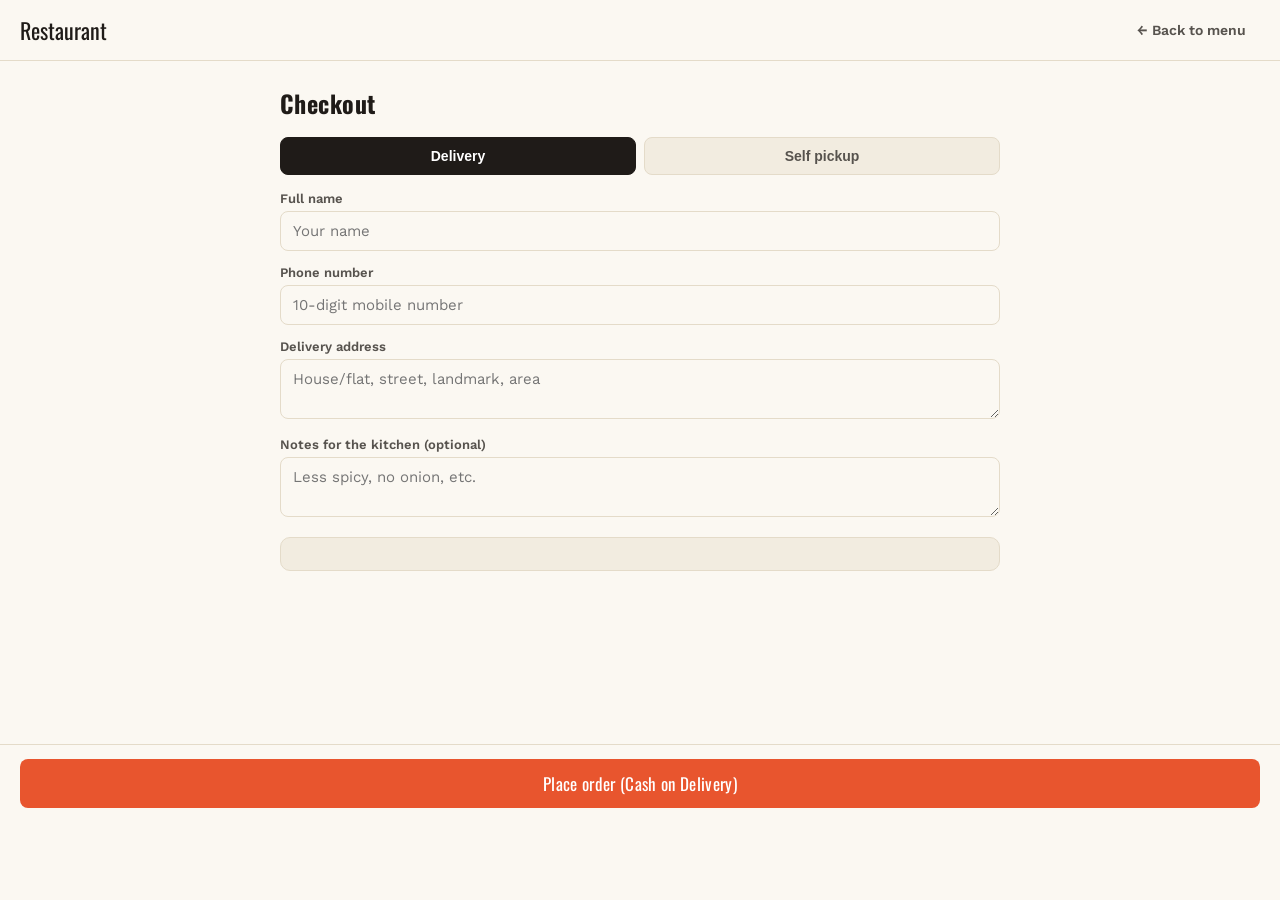
==== checkout.html @ 93aaa80d "Fix checkout page" ====
<!DOCTYPE html>
<html lang="en">
<head>
  <meta charset="UTF-8">
  <meta name="viewport" content="width=device-width, initial-scale=1">
  <title>Checkout</title>
  <link rel="stylesheet" href="css/site.css">
  <script src="https://cdn.jsdelivr.net/npm/@supabase/supabase-js@2"></script>
</head>
<body>
  <nav class="site-nav">
    <a class="brand" href="index.html">
      <img id="nav_logo" src="" style="display:none;">
      <span class="brand-name" id="nav_name">Restaurant</span>
    </a>
    <div class="nav-links">
      <a href="menu.html">← Back to menu</a>
    </div>
  </nav>

  <div class="section" style="padding-top:24px; padding-bottom:140px;" id="checkout_wrap">
    <h2 style="margin-bottom:16px;">Checkout</h2>

    <div class="order-type-toggle">
      <button id="btn_delivery" class="active" onclick="setOrderType('delivery')">Delivery</button>
      <button id="btn_pickup" onclick="setOrderType('pickup')">Self pickup</button>
    </div>

    <div class="form-group">
      <label>Full name</label>
      <input type="text" id="f_name" placeholder="Your name">
    </div>
    <div class="form-group">
      <label>Phone number</label>
      <input type="text" id="f_phone" placeholder="10-digit mobile number">
    </div>
    <div class="form-group" id="address_group">
      <label>Delivery address</label>
      <textarea id="f_address" placeholder="House/flat, street, landmark, area"></textarea>
    </div>
    <div class="form-group">
      <label>Notes for the kitchen (optional)</label>
      <textarea id="f_notes" placeholder="Less spicy, no onion, etc." rows="2"></textarea>
    </div>

    <div class="summary-box" id="summary_box"></div>
    <p class="error" id="form_error" style="color:#C43F1D; font-size:13px; margin-top:10px;"></p>
  </div>

  <div class="sticky-bar">
    <button class="btn" id="place_order_btn" onclick="placeOrder()">Place order (Cash on Delivery)</button>
  </div>

  <script src="js/supabase-config.js"></script>
  <script>
    let orderType = 'delivery';
    let restaurantSettings = null;

    function getCart() {
      try { return JSON.parse(localStorage.getItem('tk_cart') || '[]'); } catch { return []; }
    }
    function setCart(cart) {
      localStorage.setItem('tk_cart', JSON.stringify(cart));
    }

    function setOrderType(type) {
      orderType = type;
      document.getElementById('btn_delivery').classList.toggle('active', type === 'delivery');
      document.getElementById('btn_pickup').classList.toggle('active', type === 'pickup');
      document.getElementById('address_group').style.display = type === 'delivery' ? 'block' : 'none';
      renderSummary();
    }

    function calcTotals(cart) {
      const subtotal = cart.reduce((s, c) => s + c.price * c.qty, 0);
      const deliveryFeeSetting = restaurantSettings?.delivery_fee ?? 40;
      const freeAbove = restaurantSettings?.free_delivery_above ?? 499;
      const taxRate = restaurantSettings?.tax_rate ?? 0.05;
      const deliveryFee = orderType === 'pickup' ? 0 : (subtotal === 0 || subtotal >= freeAbove ? 0 : deliveryFeeSetting);
      const tax = Math.round(subtotal * taxRate);
      const total = subtotal + deliveryFee + tax;
      return { subtotal, deliveryFee, tax, total };
    }

    function renderSummary() {
      const cart = getCart();
      const t = calcTotals(cart);
      document.getElementById('summary_box').innerHTML = `
        <div class="summary-row"><span>Subtotal</span><span class="val">₹${t.subtotal}</span></div>
        <div class="summary-row"><span>Delivery fee</span><span class="val">${t.deliveryFee === 0 ? 'FREE' : '₹' + t.deliveryFee}</span></div>
        <div class="summary-row"><span>Taxes & charges</span><span class="val">₹${t.tax}</span></div>
        <div class="summary-row total"><span>Total (Pay on delivery)</span><span class="val">₹${t.total}</span></div>
      `;
      document.getElementById('place_order_btn').textContent = `Place order · ₹${t.total} (COD)`;
    }

    async function placeOrder() {
      const errorEl = document.getElementById('form_error');
      errorEl.textContent = '';

      const cart = getCart();
      if (cart.length === 0) {
        errorEl.textContent = 'Your cart is empty.';
        return;
      }

      const name = document.getElementById('f_name').value.trim();
      const phone = document.getElementById('f_phone').value.trim();
      const address = document.getElementById('f_address').value.trim();
      const notes = document.getElementById('f_notes').value.trim();

      if (!name || !phone) {
        errorEl.textContent = 'Please enter your name and phone number.';
        return;
      }
      if (orderType === 'delivery' && !address) {
        errorEl.textContent = 'Please enter a delivery address.';
        return;
      }

      const t = calcTotals(cart);
      const btn = document.getElementById('place_order_btn');
      btn.textContent = 'Placing order…';
      btn.disabled = true;

      const { data, error } = await supabaseClient.from('orders').insert({
        items: cart.map(c => ({ menu_item_id: c.id, name: c.name, price: c.price, qty: c.qty, is_veg: c.is_veg })),
        customer_name: name,
        phone: phone,
        address: orderType === 'delivery' ? address : null,
        notes: notes,
        order_type: orderType,
        payment_method: 'cod',
        subtotal: t.subtotal,
        delivery_fee: t.deliveryFee,
        tax: t.tax,
        total: t.total,
        status: 'placed',
      }).select().single();

      if (error) {
        errorEl.textContent = error.message;
        btn.textContent = `Place order · ₹${t.total} (COD)`;
        btn.disabled = false;
        return;
      }

      setCart([]);
      showConfirmation(data);
    }

    function showConfirmation(order) {
      document.getElementById('checkout_wrap').innerHTML = `
        <div style="text-align:center; padding:30px 0;">
          <h2 style="margin-bottom:10px;">Order placed! 🎉</h2>
          <p style="color:var(--ink); margin-bottom:20px;">The kitchen has your order. You'll pay ₹${order.total} on ${order.order_type === 'pickup' ? 'pickup' : 'delivery'}.</p>
          <div class="ticket-box">
            <div class="num">#${order.ticket_no}</div>
            <p style="font-size:13px; color:var(--ink-light); margin-top:6px;">Your order number</p>
          </div>
          <a href="menu.html" class="btn" style="display:inline-block; margin-top:24px;">Order something else</a>
        </div>
      `;
      document.querySelector('.sticky-bar').style.display = 'none';
    }

    async function init() {
      const { data: r } = await supabaseClient.from('restaurant').select('*').eq('id', 1).single();
      restaurantSettings = r;
      if (r) {
        document.getElementById('nav_name').textContent = r.name;
        if (r.logo_url) {
          const logo = document.getElementById('nav_logo');
          logo.src = r.logo_url;
          logo.style.display = 'block';
        }
      }
      const cart = getCart();
      if (cart.length === 0) {
        document.getElementById('checkout_wrap').innerHTML = '<p class="empty-note">Your cart is empty. <a href="menu.html" style="color:var(--ember); font-weight:600;">Browse the menu →</a></p>';
        document.querySelector('.sticky-bar').style.display = 'none';
        return;
      }
      renderSummary();
    }

    init();
  </script>
</body>
</html>
---- css/site.css ----
@import url('https://fonts.googleapis.com/css2?family=Oswald:wght@400;500;600;700&family=Work+Sans:wght@400;500;600;700&family=IBM+Plex+Mono:wght@500&display=swap');

:root {
  --charcoal:#1F1B18; --paper:#FBF8F2; --paper-2:#F2ECE0;
  --ember:#E8552E; --saffron:#F2A93B; --basil:#3F6B4A;
  --ink:#57534E; --ink-light:#8A837A; --line:#E4DBC9;
}
* { box-sizing: border-box; }
body { font-family:'Work Sans',sans-serif; background:var(--paper); color:var(--charcoal); margin:0; }
h1,h2,h3 { font-family:'Oswald',sans-serif; letter-spacing:0.02em; margin:0; }
a { color:inherit; }

.site-nav { position:sticky; top:0; z-index:20; background:var(--paper); border-bottom:1px solid var(--line); display:flex; align-items:center; justify-content:space-between; padding:14px 20px; }
.brand { display:flex; align-items:center; gap:10px; text-decoration:none; }
.brand img { width:34px; height:34px; border-radius:8px; object-fit:cover; }
.brand-name { font-family:'Oswald',sans-serif; font-size:22px; color:var(--charcoal); }
.nav-links { display:flex; gap:6px; align-items:center; }
.nav-links a { text-decoration:none; font-size:14px; font-weight:600; color:var(--ink); padding:8px 14px; border-radius:999px; }
.nav-links a.active { background:var(--charcoal); color:white; }
.status-pill { font-family:'IBM Plex Mono',monospace; font-size:11px; font-weight:600; padding:4px 10px; border-radius:999px; }
.status-open { background:#3F6B4A1A; color:var(--basil); }
.status-closed { background:#C43F1D1A; color:#C43F1D; }

.hero { max-width:760px; margin:0 auto; padding:36px 20px 20px; }
.hero .tag { font-family:'IBM Plex Mono',monospace; font-size:12px; letter-spacing:0.15em; text-transform:uppercase; color:var(--ember); }
.hero h1 { font-size:40px; line-height:1.05; margin:10px 0 12px; }
.hero p { color:var(--ink); font-size:15px; max-width:480px; }
.btn { display:inline-block; background:var(--ember); color:white; font-family:'Oswald',sans-serif; font-size:17px; letter-spacing:0.02em; padding:12px 26px; border-radius:8px; text-decoration:none; border:none; cursor:pointer; }

.section { max-width:760px; margin:0 auto; padding:24px 20px; }
.section h2 { font-size:24px; margin-bottom:14px; }

.banner-scroll { display:flex; gap:12px; overflow-x:auto; padding-bottom:6px; }
.banner-card { position:relative; flex:0 0 auto; width:260px; height:140px; border-radius:10px; overflow:hidden; background:var(--paper-2); }
.banner-card img { width:100%; height:100%; object-fit:cover; display:block; }
.banner-text { position:absolute; bottom:0; left:0; right:0; padding:10px 12px; background:linear-gradient(transparent, rgba(0,0,0,0.65)); color:white; }
.banner-text .t { font-weight:700; font-size:14px; }
.banner-text .s { font-size:12px; opacity:0.9; }

.offer-scroll { display:flex; gap:12px; overflow-x:auto; padding-bottom:6px; }
.offer-card { flex:0 0 auto; width:220px; background:var(--paper-2); border:1px dashed var(--ember); border-radius:10px; padding:14px; }
.offer-card .t { font-weight:700; font-size:14px; margin-bottom:4px; }
.offer-card .d { font-size:12px; color:var(--ink); margin-bottom:8px; }
.offer-code { font-family:'IBM Plex Mono',monospace; font-size:12px; font-weight:700; background:white; border:1px solid var(--line); padding:3px 8px; border-radius:5px; display:inline-block; }

.grid { display:grid; grid-template-columns:repeat(2,1fr); gap:12px; }
.item-card { background:var(--paper-2); border:1px solid var(--line); border-radius:10px; padding:10px; }
.item-card img { width:100%; height:90px; object-fit:cover; border-radius:6px; margin-bottom:8px; background:var(--paper); }
.item-card .name { font-size:13px; font-weight:700; }
.item-card .price { font-family:'IBM Plex Mono',monospace; font-size:13px; margin-top:4px; }

.cat-tabs { display:flex; gap:8px; overflow-x:auto; padding-bottom:10px; margin-bottom:6px; }
.cat-tabs button { flex:0 0 auto; font-family:'Work Sans',sans-serif; font-size:13px; font-weight:600; padding:8px 16px; border-radius:999px; border:1px solid var(--line); background:transparent; color:var(--ink); cursor:pointer; }
.cat-tabs button.active { background:var(--charcoal); color:white; border-color:var(--charcoal); }

.menu-row { display:flex; gap:12px; padding:14px 0; border-bottom:1px solid var(--line); }
.menu-row img { width:64px; height:64px; border-radius:8px; object-fit:cover; background:var(--paper-2); flex-shrink:0; }
.menu-row .info { flex:1; min-width:0; }
.menu-row .name-row { display:flex; align-items:center; gap:6px; }
.menu-row .name { font-weight:700; font-size:15px; }
.menu-row .desc { font-size:13px; color:var(--ink-light); margin:4px 0; }
.menu-row .price { font-family:'IBM Plex Mono',monospace; font-weight:700; font-size:14px; }
.sold-out { font-size:12px; font-weight:700; color:var(--ember); }

.veg-dot { width:12px; height:12px; border:1.5px solid #2F7D3C; border-radius:2px; display:inline-flex; align-items:center; justify-content:center; flex-shrink:0; }
.veg-dot span { width:5px; height:5px; border-radius:50%; background:#2F7D3C; }
.nonveg-dot { width:12px; height:12px; border:1.5px solid #9C3B2E; border-radius:2px; display:inline-flex; align-items:center; justify-content:center; flex-shrink:0; }
.nonveg-dot span { width:0; height:0; border-left:3.5px solid transparent; border-right:3.5px solid transparent; border-bottom:6px solid #9C3B2E; }

.site-footer { max-width:760px; margin:0 auto; padding:30px 20px 50px; border-top:1px solid var(--line); margin-top:20px; color:var(--ink); font-size:13px; }
.site-footer h3 { font-size:16px; margin-bottom:8px; }
.site-footer p { margin:4px 0; }

.empty-note { color:var(--ink-light); font-size:14px; }

.add-btn { background:transparent; border:1px solid var(--ember); color:var(--ember); font-family:'Work Sans',sans-serif; font-weight:600; font-size:13px; padding:6px 14px; border-radius:999px; cursor:pointer; flex-shrink:0; }
.qty-stepper { display:flex; align-items:center; gap:10px; flex-shrink:0; }
.qty-stepper button { width:26px; height:26px; border-radius:50%; border:1px solid var(--line); background:var(--paper); font-size:16px; cursor:pointer; color:var(--charcoal); }
.qty-stepper span { font-family:'IBM Plex Mono',monospace; font-weight:700; min-width:14px; text-align:center; }

.cart-row { display:flex; gap:12px; align-items:center; padding:14px 0; border-bottom:1px solid var(--line); }
.cart-row img { width:56px; height:56px; border-radius:8px; object-fit:cover; background:var(--paper-2); flex-shrink:0; }
.cart-row .info { flex:1; min-width:0; }
.cart-row .name { font-weight:700; font-size:14px; }
.cart-row .unit-price { font-size:12px; color:var(--ink-light); font-family:'IBM Plex Mono',monospace; }
.remove-x { background:none; border:none; color:var(--ink-light); font-size:18px; cursor:pointer; padding:4px 8px; }

.summary-box { background:var(--paper-2); border:1px solid var(--line); border-radius:10px; padding:16px; margin-top:16px; }
.summary-row { display:flex; justify-content:space-between; font-size:14px; padding:4px 0; color:var(--ink); }
.summary-row.total { font-weight:700; font-size:16px; color:var(--charcoal); border-top:1px dashed var(--line); margin-top:8px; padding-top:10px; }
.summary-row .val { font-family:'IBM Plex Mono',monospace; }

.sticky-bar { position:sticky; bottom:0; background:var(--paper); border-top:1px solid var(--line); padding:14px 20px; margin-top:20px; }
.sticky-bar .btn { width:100%; text-align:center; box-sizing:border-box; }

.form-group { margin-bottom:14px; }
.form-group label { display:block; font-size:13px; font-weight:600; color:var(--ink); margin-bottom:5px; }
.form-group input, .form-group textarea { width:100%; padding:10px 12px; border:1px solid var(--line); border-radius:8px; font-size:15px; font-family:'Work Sans',sans-serif; background:var(--paper); box-sizing:border-box; }
.form-group textarea { resize:vertical; min-height:60px; }

.order-type-toggle { display:flex; gap:8px; margin-bottom:16px; }
.order-type-toggle button { flex:1; padding:10px; border-radius:8px; border:1px solid var(--line); background:var(--paper-2); color:var(--ink); font-weight:600; font-size:14px; cursor:pointer; }
.order-type-toggle button.active { background:var(--charcoal); color:white; border-color:var(--charcoal); }

.ticket-box { border:2px dashed var(--ember); border-radius:10px; padding:20px; text-align:center; background:var(--paper-2); }
.ticket-box .num { font-family:'IBM Plex Mono',monospace; font-size:28px; font-weight:700; color:var(--charcoal); }
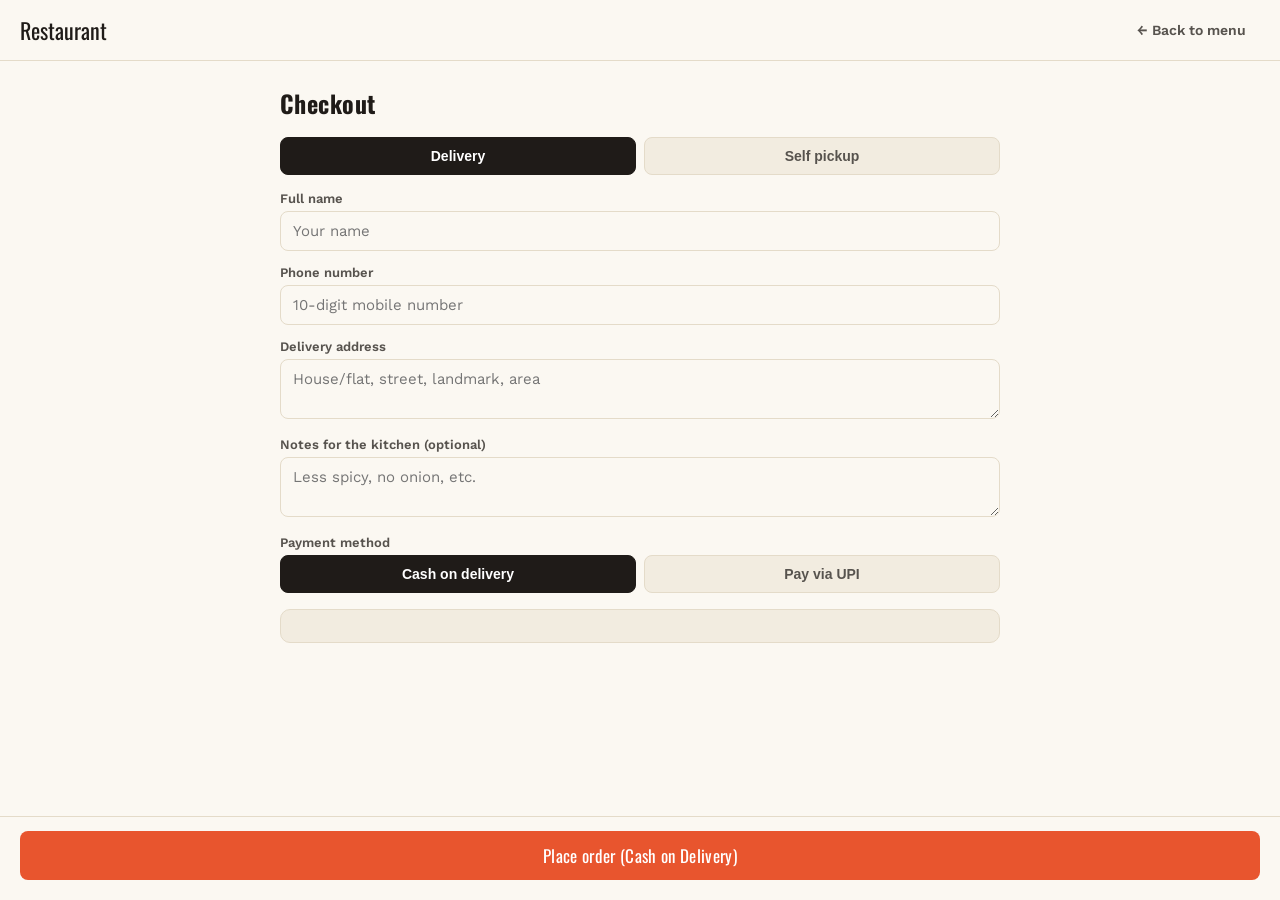
==== commit 5ffa8c98: "Add UPI payment option to checkout" ====
--- a/checkout.html
+++ b/checkout.html
@@ -43,6 +43,17 @@
       <textarea id="f_notes" placeholder="Less spicy, no onion, etc." rows="2"></textarea>
     </div>
 
+    <div class="form-group">
+      <label>Payment method</label>
+      <div class="order-type-toggle">
+        <button id="btn_cod" class="active" onclick="setPaymentMethod('cod')">Cash on delivery</button>
+        <button id="btn_upi" onclick="setPaymentMethod('upi')">Pay via UPI</button>
+      </div>
+      <p id="upi_note" style="display:none; font-size:12px; color:var(--ink-light); margin-top:6px;">
+        Your UPI app will open with the amount pre-filled. Complete the payment there — your order will already be saved.
+      </p>
+    </div>
+
     <div class="summary-box" id="summary_box"></div>
     <p class="error" id="form_error" style="color:#C43F1D; font-size:13px; margin-top:10px;"></p>
   </div>
@@ -53,7 +64,11 @@
 
   <script src="js/supabase-config.js"></script>
   <script>
+    const UPI_ID = '9336889276-2@okbizaxis';
+    const UPI_PAYEE_NAME = 'Khana-O-Khana';
+
     let orderType = 'delivery';
+    let paymentMethod = 'cod';
     let restaurantSettings = null;
 
     function getCart() {
@@ -68,6 +83,14 @@
       document.getElementById('btn_delivery').classList.toggle('active', type === 'delivery');
       document.getElementById('btn_pickup').classList.toggle('active', type === 'pickup');
       document.getElementById('address_group').style.display = type === 'delivery' ? 'block' : 'none';
+      renderSummary();
+    }
+
+    function setPaymentMethod(method) {
+      paymentMethod = method;
+      document.getElementById('btn_cod').classList.toggle('active', method === 'cod');
+      document.getElementById('btn_upi').classList.toggle('active', method === 'upi');
+      document.getElementById('upi_note').style.display = method === 'upi' ? 'block' : 'none';
       renderSummary();
     }
 
@@ -89,9 +112,17 @@
         <div class="summary-row"><span>Subtotal</span><span class="val">₹${t.subtotal}</span></div>
         <div class="summary-row"><span>Delivery fee</span><span class="val">${t.deliveryFee === 0 ? 'FREE' : '₹' + t.deliveryFee}</span></div>
         <div class="summary-row"><span>Taxes & charges</span><span class="val">₹${t.tax}</span></div>
-        <div class="summary-row total"><span>Total (Pay on delivery)</span><span class="val">₹${t.total}</span></div>
+        <div class="summary-row total"><span>Total</span><span class="val">₹${t.total}</span></div>
       `;
-      document.getElementById('place_order_btn').textContent = `Place order · ₹${t.total} (COD)`;
+      const btn = document.getElementById('place_order_btn');
+      btn.textContent = paymentMethod === 'upi'
+        ? `Pay ₹${t.total} via UPI`
+        : `Place order · ₹${t.total} (COD)`;
+    }
+
+    function buildUpiLink(amount, ticketNo) {
+      const note = encodeURIComponent(`Order #${ticketNo} - ${UPI_PAYEE_NAME}`);
+      return `upi://pay?pa=${encodeURIComponent(UPI_ID)}&pn=${encodeURIComponent(UPI_PAYEE_NAME)}&am=${amount}&cu=INR&tn=${note}`;
     }
 
     async function placeOrder() {
@@ -130,7 +161,7 @@
         address: orderType === 'delivery' ? address : null,
         notes: notes,
         order_type: orderType,
-        payment_method: 'cod',
+        payment_method: paymentMethod,
         subtotal: t.subtotal,
         delivery_fee: t.deliveryFee,
         tax: t.tax,
@@ -140,25 +171,38 @@
 
       if (error) {
         errorEl.textContent = error.message;
-        btn.textContent = `Place order · ₹${t.total} (COD)`;
+        renderSummary();
         btn.disabled = false;
         return;
       }
 
       setCart([]);
-      showConfirmation(data);
-    }
-
-    function showConfirmation(order) {
+
+      if (paymentMethod === 'upi') {
+        const upiLink = buildUpiLink(t.total, data.ticket_no);
+        showConfirmation(data, upiLink);
+        window.location.href = upiLink;
+      } else {
+        showConfirmation(data, null);
+      }
+    }
+
+    function showConfirmation(order, upiLink) {
       document.getElementById('checkout_wrap').innerHTML = `
         <div style="text-align:center; padding:30px 0;">
           <h2 style="margin-bottom:10px;">Order placed! 🎉</h2>
-          <p style="color:var(--ink); margin-bottom:20px;">The kitchen has your order. You'll pay ₹${order.total} on ${order.order_type === 'pickup' ? 'pickup' : 'delivery'}.</p>
+          <p style="color:var(--ink); margin-bottom:20px;">
+            ${upiLink
+              ? `Complete your ₹${order.total} payment in your UPI app. If it didn't open automatically, tap below.`
+              : `The kitchen has your order. You'll pay ₹${order.total} on ${order.order_type === 'pickup' ? 'pickup' : 'delivery'}.`}
+          </p>
           <div class="ticket-box">
             <div class="num">#${order.ticket_no}</div>
             <p style="font-size:13px; color:var(--ink-light); margin-top:6px;">Your order number</p>
           </div>
-          <a href="menu.html" class="btn" style="display:inline-block; margin-top:24px;">Order something else</a>
+          ${upiLink ? `<a href="${upiLink}" class="btn" style="display:inline-block; margin-top:20px;">Open UPI app to pay ₹${order.total}</a>` : ''}
+          <br>
+          <a href="menu.html" style="display:inline-block; margin-top:16px; color:var(--ink); font-size:14px;">Order something else</a>
         </div>
       `;
       document.querySelector('.sticky-bar').style.display = 'none';
